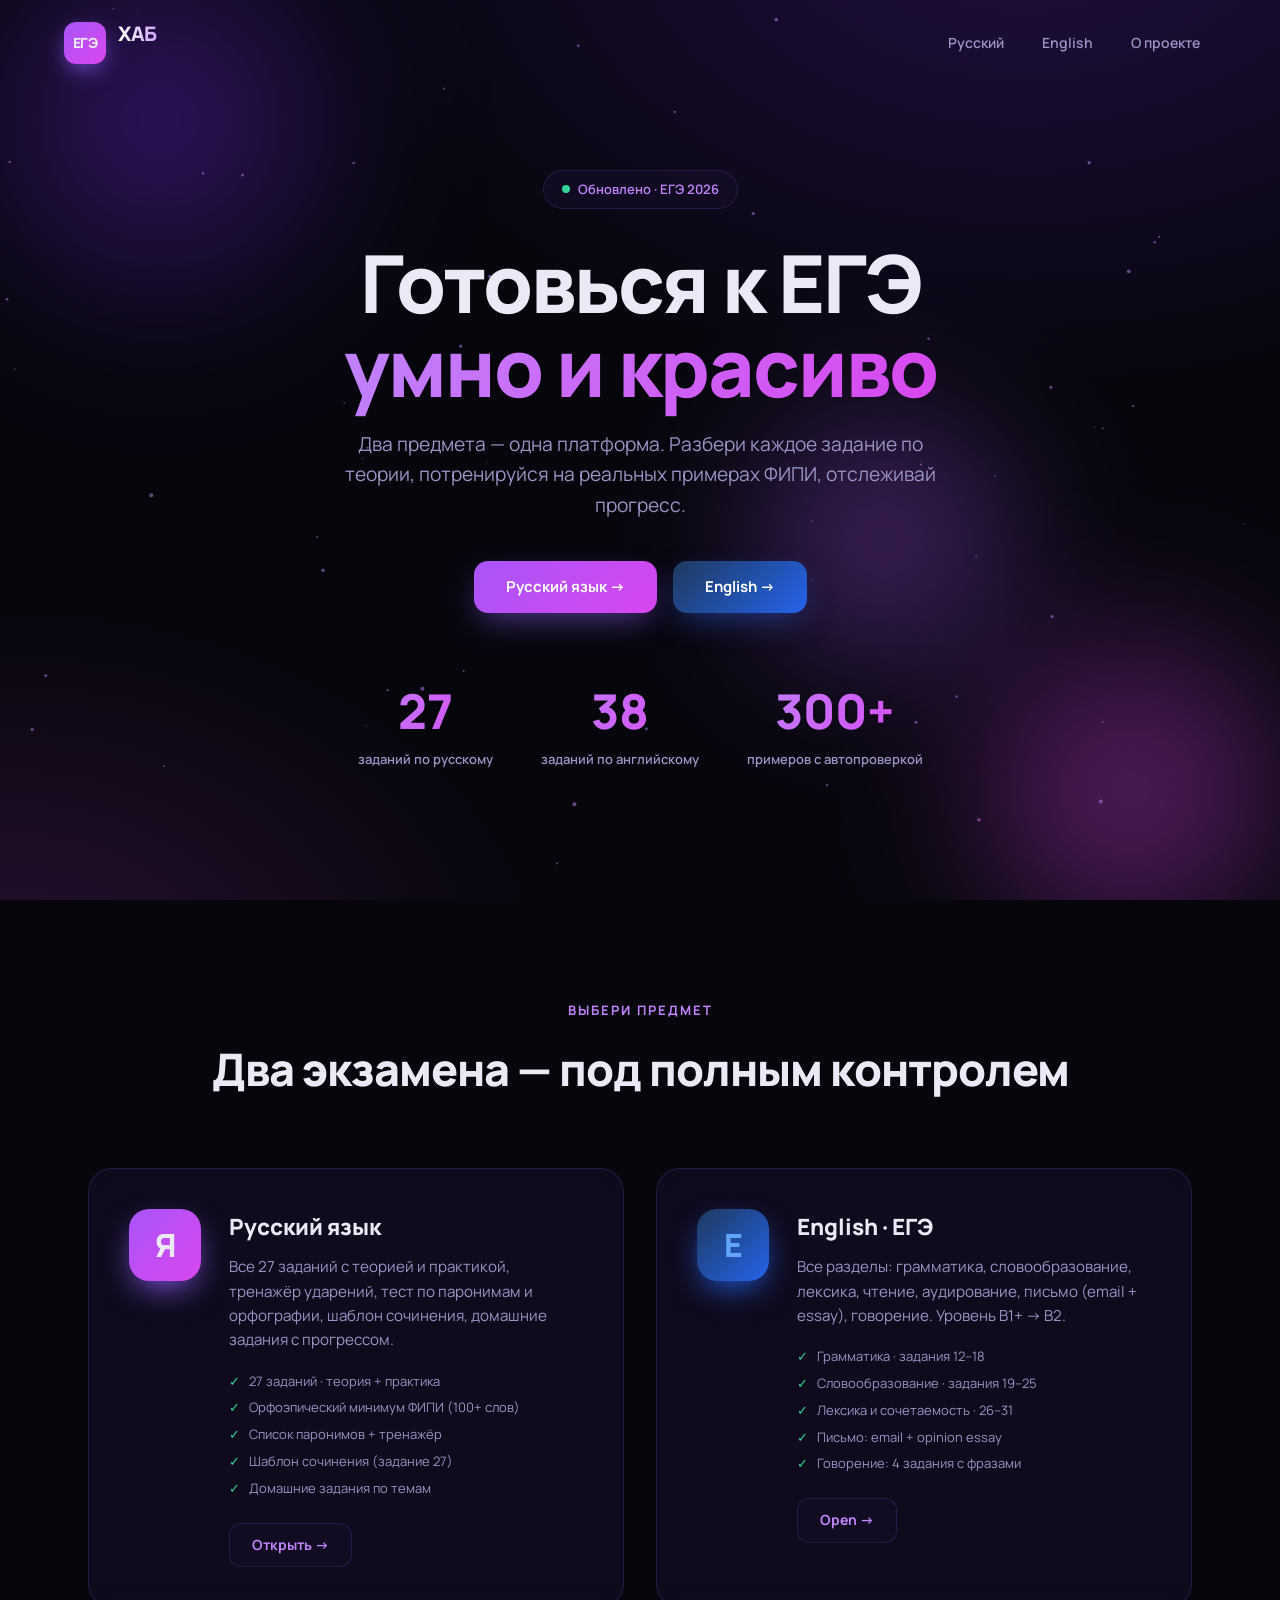
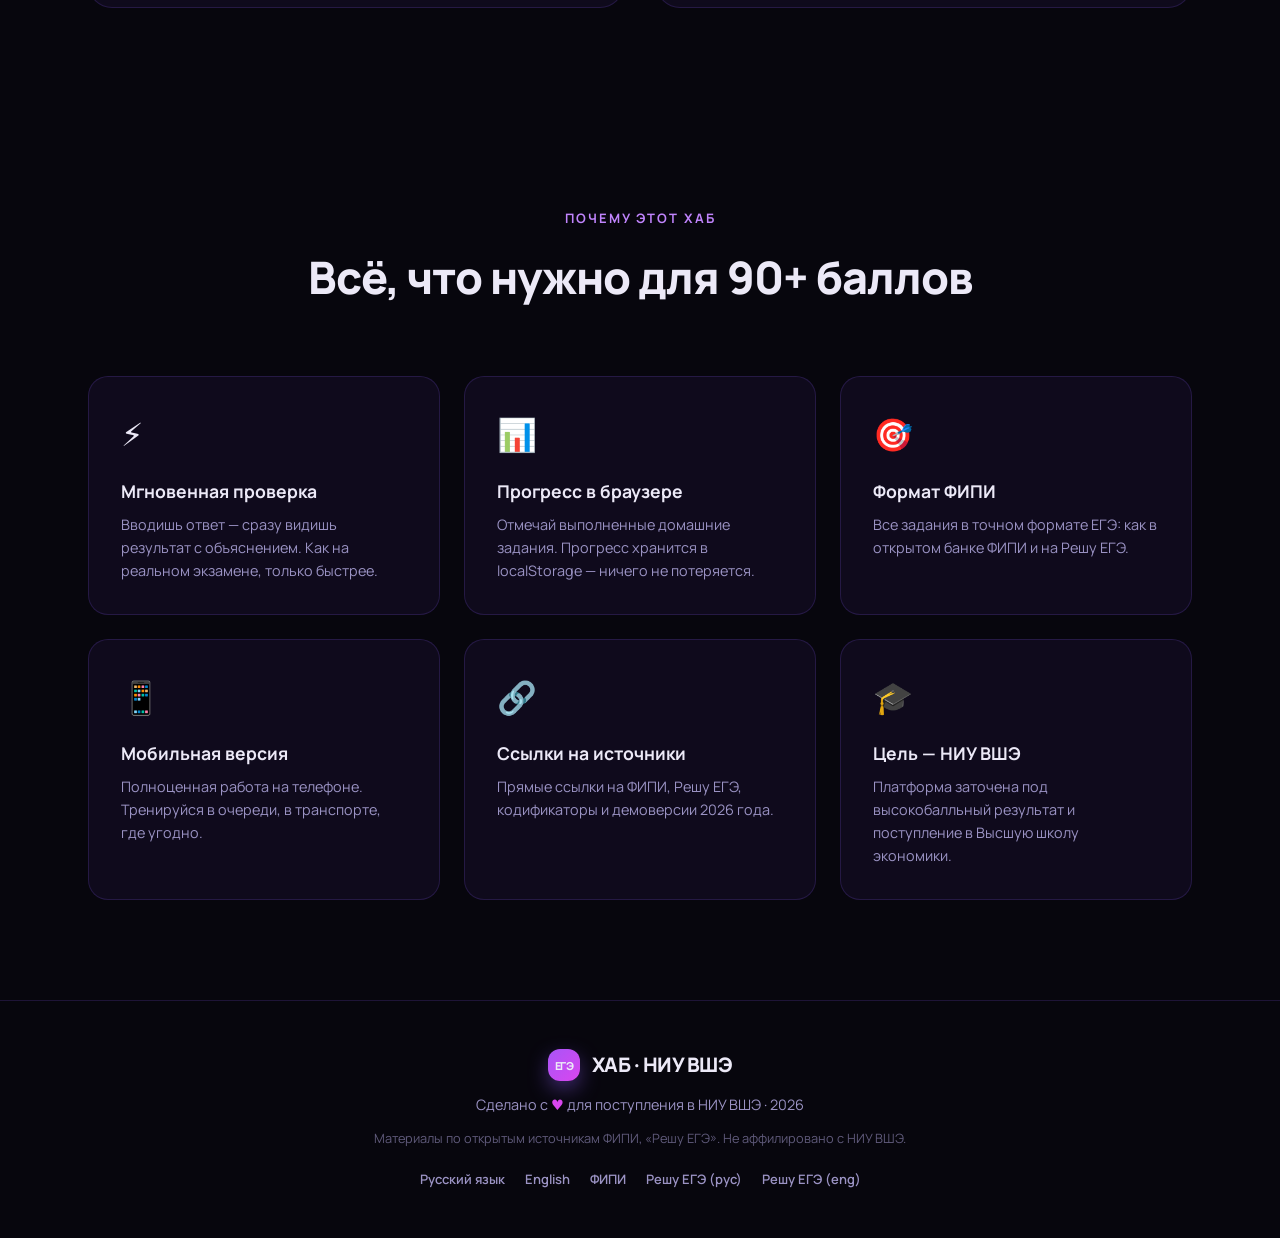
==== index.html @ 57e1d1e1 "feat: запуск объединённого ЕГЭ-хаба (русский + английский) - Лендинг-хаб с выбором предмета и статис" ====
<!DOCTYPE html>
<html lang="ru">
<head>
  <meta charset="UTF-8" />
  <meta name="viewport" content="width=device-width, initial-scale=1.0" />
  <title>ЕГЭ-ХАБ · Русский + English · НИУ ВШЭ</title>
  <meta name="description" content="Объединённый хаб подготовки к ЕГЭ: русский язык (27 заданий) и английский язык (B1+→B2). Интерактивные тренажёры, автопроверка, домашние задания. Цель — НИУ ВШЭ." />
  <link rel="preconnect" href="https://fonts.googleapis.com" />
  <link rel="preconnect" href="https://fonts.gstatic.com" crossorigin />
  <link href="https://fonts.googleapis.com/css2?family=Manrope:wght@400;600;700;800;900&display=swap" rel="stylesheet" />
  <link rel="stylesheet" href="css/hub.css" />
  <link rel="icon" href="data:image/svg+xml,%3Csvg xmlns='http://www.w3.org/2000/svg' viewBox='0 0 32 32'%3E%3Ctext y='26' font-size='22'%3E🎓%3C/text%3E%3C/svg%3E" />
</head>
<body>
  <div class="bg-fx">
    <div class="orb o1"></div>
    <div class="orb o2"></div>
    <div class="orb o3"></div>
  </div>
  <canvas id="bg-c"></canvas>

  <header class="nav" id="nav">
    <a href="index.html" class="brand">
      <span class="brand-mark">ЕГЭ</span>
      <span class="brand-text">ХАБ <small>НИУ ВШЭ</small></span>
    </a>
    <nav class="nav-links">
      <a href="russian/index.html">Русский</a>
      <a href="english/index.html">English</a>
      <a href="#about">О проекте</a>
    </nav>
    <button class="burger" id="burger" aria-label="Меню"><span></span><span></span><span></span></button>
  </header>

  <section class="hero" id="top">
    <div class="badge"><span class="dot"></span> Обновлено · ЕГЭ 2026</div>
    <h1>Готовься к ЕГЭ<br><span class="grad">умно и красиво</span></h1>
    <p class="sub">Два предмета — одна платформа. Разбери каждое задание по теории, потренируйся на реальных примерах ФИПИ, отслеживай прогресс.</p>
    <div class="hero-cta">
      <a href="russian/index.html" class="btn btn-ru">Русский язык →</a>
      <a href="english/index.html" class="btn btn-en">English →</a>
    </div>
    <div class="hero-stats">
      <div class="stat"><div class="num" data-to="27">0</div><div class="lbl">заданий по русскому</div></div>
      <div class="stat"><div class="num" data-to="38">0</div><div class="lbl">заданий по английскому</div></div>
      <div class="stat"><div class="num" data-to="300" data-suffix="+">0</div><div class="lbl">примеров с автопроверкой</div></div>
    </div>
  </section>

  <section class="subjects">
    <div class="wrap">
      <div class="sec-head reveal">
        <div class="kicker">Выбери предмет</div>
        <h2>Два экзамена — под полным контролем</h2>
      </div>
      <div class="subject-cards">

        <a href="russian/index.html" class="subj-card ru-card reveal">
          <div class="subj-icon">Я</div>
          <div class="subj-info">
            <h3>Русский язык</h3>
            <p>Все 27 заданий с теорией и практикой, тренажёр ударений, тест по паронимам и орфографии, шаблон сочинения, домашние задания с прогрессом.</p>
            <ul class="feat-list">
              <li>27 заданий · теория + практика</li>
              <li>Орфоэпический минимум ФИПИ (100+ слов)</li>
              <li>Список паронимов + тренажёр</li>
              <li>Шаблон сочинения (задание 27)</li>
              <li>Домашние задания по темам</li>
            </ul>
            <span class="go-btn">Открыть →</span>
          </div>
        </a>

        <a href="english/index.html" class="subj-card en-card reveal">
          <div class="subj-icon">E</div>
          <div class="subj-info">
            <h3>English · ЕГЭ</h3>
            <p>Все разделы: грамматика, словообразование, лексика, чтение, аудирование, письмо (email + essay), говорение. Уровень B1+ → B2.</p>
            <ul class="feat-list">
              <li>Грамматика · задания 12–18</li>
              <li>Словообразование · задания 19–25</li>
              <li>Лексика и сочетаемость · 26–31</li>
              <li>Письмо: email + opinion essay</li>
              <li>Говорение: 4 задания с фразами</li>
            </ul>
            <span class="go-btn">Open →</span>
          </div>
        </a>

      </div>
    </div>
  </section>

  <section class="features" id="about">
    <div class="wrap">
      <div class="sec-head reveal">
        <div class="kicker">Почему этот хаб</div>
        <h2>Всё, что нужно для 90+ баллов</h2>
      </div>
      <div class="feat-grid">
        <div class="feat reveal">
          <div class="feat-ico">⚡</div>
          <h3>Мгновенная проверка</h3>
          <p>Вводишь ответ — сразу видишь результат с объяснением. Как на реальном экзамене, только быстрее.</p>
        </div>
        <div class="feat reveal">
          <div class="feat-ico">📊</div>
          <h3>Прогресс в браузере</h3>
          <p>Отмечай выполненные домашние задания. Прогресс хранится в localStorage — ничего не потеряется.</p>
        </div>
        <div class="feat reveal">
          <div class="feat-ico">🎯</div>
          <h3>Формат ФИПИ</h3>
          <p>Все задания в точном формате ЕГЭ: как в открытом банке ФИПИ и на Решу ЕГЭ.</p>
        </div>
        <div class="feat reveal">
          <div class="feat-ico">📱</div>
          <h3>Мобильная версия</h3>
          <p>Полноценная работа на телефоне. Тренируйся в очереди, в транспорте, где угодно.</p>
        </div>
        <div class="feat reveal">
          <div class="feat-ico">🔗</div>
          <h3>Ссылки на источники</h3>
          <p>Прямые ссылки на ФИПИ, Решу ЕГЭ, кодификаторы и демоверсии 2026 года.</p>
        </div>
        <div class="feat reveal">
          <div class="feat-ico">🎓</div>
          <h3>Цель — НИУ ВШЭ</h3>
          <p>Платформа заточена под высокобалльный результат и поступление в Высшую школу экономики.</p>
        </div>
      </div>
    </div>
  </section>

  <footer>
    <div class="brand">
      <span class="brand-mark sm">ЕГЭ</span>
      <span>ХАБ · НИУ ВШЭ</span>
    </div>
    <p>Сделано с <span style="color:var(--pink)">♥</span> для поступления в НИУ ВШЭ · <span id="yr"></span></p>
    <p class="muted">Материалы по открытым источникам ФИПИ, «Решу ЕГЭ». Не аффилировано с НИУ ВШЭ.</p>
    <div class="foot-links">
      <a href="russian/index.html">Русский язык</a>
      <a href="english/index.html">English</a>
      <a href="https://fipi.ru/ege" target="_blank" rel="noopener">ФИПИ</a>
      <a href="https://rus-ege.sdamgia.ru/" target="_blank" rel="noopener">Решу ЕГЭ (рус)</a>
      <a href="https://en-ege.sdamgia.ru/" target="_blank" rel="noopener">Решу ЕГЭ (eng)</a>
    </div>
  </footer>

  <script>
    /* counter animation */
    document.getElementById('yr').textContent = new Date().getFullYear();
    const io = new IntersectionObserver(es => es.forEach(e => {
      if (e.isIntersecting) { e.target.classList.add('in'); io.unobserve(e.target); }
    }), { threshold: 0.1 });
    document.querySelectorAll('.reveal').forEach(el => io.observe(el));

    function animCount(el) {
      const to = +el.dataset.to, suf = el.dataset.suffix || '';
      let s = 0; const dur = 1400, step = 16;
      const t = setInterval(() => {
        s = Math.min(s + dur / step, dur);
        el.textContent = Math.round(to * (s / dur)) + (s >= dur ? suf : '');
        if (s >= dur) clearInterval(t);
      }, step);
    }
    const cio = new IntersectionObserver(es => es.forEach(e => {
      if (e.isIntersecting) { animCount(e.target); cio.unobserve(e.target); }
    }));
    document.querySelectorAll('[data-to]').forEach(el => cio.observe(el));

    /* particles */
    (function particles() {
      const c = document.getElementById('bg-c'), x = c.getContext('2d');
      let w, h, pts = [];
      function size() {
        w = c.width = innerWidth; h = c.height = innerHeight;
        const n = Math.min(60, Math.floor(w * h / 20000));
        pts = Array.from({ length: n }, () => ({
          x: Math.random() * w, y: Math.random() * h,
          vx: (Math.random() - .5) * .3, vy: (Math.random() - .5) * .3,
          r: Math.random() * 1.5 + .5
        }));
      }
      size(); addEventListener('resize', size);
      function loop() {
        x.clearRect(0, 0, w, h);
        for (const p of pts) {
          p.x += p.vx; p.y += p.vy;
          if (p.x < 0 || p.x > w) p.vx *= -1;
          if (p.y < 0 || p.y > h) p.vy *= -1;
          x.beginPath(); x.arc(p.x, p.y, p.r, 0, 7);
          x.fillStyle = 'rgba(192,132,252,.5)'; x.fill();
        }
        requestAnimationFrame(loop);
      } loop();
    })();

    /* burger */
    document.getElementById('burger').onclick = () =>
      document.querySelector('.nav-links').classList.toggle('open');
    window.addEventListener('scroll', () => {
      document.getElementById('nav').classList.toggle('scrolled', scrollY > 40);
    });
  </script>
</body>
</html>
---- css/hub.css ----
/* ============================================================
   ЕГЭ-ХАБ · Общие стили лендинга
   ============================================================ */

:root {
  --bg:    #07060d;
  --bg-2:  #0d0a1a;
  --panel: rgba(22,16,42,.55);
  --panel-solid: #140f28;
  --violet:      #8b5cf6;
  --violet-2:    #a855f7;
  --violet-bright: #c084fc;
  --violet-deep: #6d28d9;
  --pink:  #d946ef;
  --gold:  #f59e0b;
  --text:  #ece9f7;
  --muted: #9b93c4;
  --line:  rgba(139,92,246,.18);
  --good:  #34d399;
  --bad:   #fb7185;
  --r:     20px;
  --ease:  cubic-bezier(.16,1,.3,1);
}

*{margin:0;padding:0;box-sizing:border-box;}
html{scroll-behavior:smooth;}
body{
  font-family:"Manrope","Inter",system-ui,sans-serif;
  background:var(--bg);color:var(--text);
  overflow-x:hidden;line-height:1.6;
  -webkit-font-smoothing:antialiased;
}
::selection{background:var(--violet);color:#fff;}
a{color:inherit;text-decoration:none;}

/* ---- bg ---- */
.bg-fx{position:fixed;inset:0;z-index:-2;overflow:hidden;
  background:
    radial-gradient(1200px 800px at 80% -10%,rgba(109,40,217,.25),transparent 60%),
    radial-gradient(1000px 700px at 0% 110%,rgba(217,70,239,.16),transparent 55%),
    var(--bg);
}
.orb{position:absolute;border-radius:50%;filter:blur(70px);opacity:.5;
  animation:float 18s var(--ease) infinite alternate;}
.orb.o1{width:480px;height:480px;top:-120px;left:-80px;
  background:radial-gradient(circle,var(--violet-deep),transparent 70%);}
.orb.o2{width:420px;height:420px;bottom:-100px;right:-60px;
  background:radial-gradient(circle,var(--pink),transparent 70%);animation-delay:-6s;}
.orb.o3{width:360px;height:360px;top:40%;left:55%;
  background:radial-gradient(circle,var(--violet-2),transparent 70%);animation-delay:-11s;}
@keyframes float{0%{transform:translate(0,0) scale(1);}100%{transform:translate(60px,-50px) scale(1.18);}}
#bg-c{position:fixed;inset:0;z-index:-1;pointer-events:none;}

/* ---- nav ---- */
.nav{position:fixed;top:0;left:0;right:0;z-index:100;
  display:flex;align-items:center;justify-content:space-between;
  padding:18px clamp(20px,5vw,64px);transition:all .4s var(--ease);}
.nav.scrolled{padding:12px clamp(20px,5vw,64px);
  background:rgba(7,6,13,.72);backdrop-filter:blur(18px);
  border-bottom:1px solid var(--line);}
.brand{display:flex;align-items:center;gap:12px;font-weight:800;font-size:20px;letter-spacing:-.5px;}
.brand-mark{
  width:42px;height:42px;border-radius:12px;display:grid;place-items:center;
  font-size:14px;font-weight:900;letter-spacing:-.5px;
  background:linear-gradient(135deg,var(--violet-2),var(--pink));
  box-shadow:0 8px 24px -6px var(--violet);
  animation:pulse 4s ease-in-out infinite;
}
.brand-mark.sm{width:32px;height:32px;font-size:11px;}
@keyframes pulse{50%{box-shadow:0 8px 36px -2px var(--pink);}}
.brand-text{background:linear-gradient(90deg,#fff,var(--violet-bright));
  -webkit-background-clip:text;background-clip:text;color:transparent;}
.brand-text small{display:block;font-size:11px;font-weight:600;opacity:.7;letter-spacing:.5px;}
.nav-links{display:flex;gap:6px;align-items:center;}
.nav-links a{color:var(--muted);font-size:14px;font-weight:600;
  padding:9px 16px;border-radius:12px;transition:all .3s var(--ease);}
.nav-links a:hover{color:var(--text);background:var(--panel);}
.nav-links.open{display:flex;}
.burger{display:none;flex-direction:column;gap:5px;cursor:pointer;background:none;border:0;}
.burger span{width:26px;height:2px;background:var(--text);border-radius:2px;transition:.3s;}

/* ---- hero ---- */
.hero{
  min-height:100vh;display:flex;flex-direction:column;
  align-items:center;justify-content:center;text-align:center;
  padding:100px clamp(20px,5vw,80px) 60px;
}
.badge{
  display:inline-flex;align-items:center;gap:8px;
  padding:8px 18px;border-radius:999px;
  background:var(--panel);border:1px solid var(--line);
  font-size:13px;font-weight:600;color:var(--violet-bright);
  margin-bottom:32px;
}
.dot{width:8px;height:8px;border-radius:50%;background:var(--good);
  animation:blink 2s infinite;}
@keyframes blink{0%,100%{opacity:1;}50%{opacity:.3;}}
h1{font-size:clamp(2.4rem,7vw,5rem);font-weight:900;letter-spacing:-2px;line-height:1.05;
  margin-bottom:20px;}
.grad{background:linear-gradient(120deg,var(--violet-bright),var(--pink));
  -webkit-background-clip:text;background-clip:text;color:transparent;}
.sub{font-size:clamp(1rem,2.2vw,1.2rem);color:var(--muted);max-width:620px;margin-bottom:40px;}
.hero-cta{display:flex;gap:16px;flex-wrap:wrap;justify-content:center;margin-bottom:60px;}

.btn{padding:14px 32px;border-radius:14px;font-weight:700;font-size:15px;
  cursor:pointer;border:0;transition:all .3s var(--ease);text-decoration:none;display:inline-block;}
.btn-ru{
  background:linear-gradient(135deg,var(--violet-2),var(--pink));
  color:#fff;box-shadow:0 12px 32px -8px rgba(139,92,246,.6);
}
.btn-ru:hover{transform:translateY(-2px);box-shadow:0 16px 40px -6px rgba(139,92,246,.8);}
.btn-en{
  background:linear-gradient(135deg,#1e3a5f,#2563eb);
  color:#fff;box-shadow:0 12px 32px -8px rgba(37,99,235,.5);
}
.btn-en:hover{transform:translateY(-2px);box-shadow:0 16px 40px -6px rgba(37,99,235,.7);}

.hero-stats{display:flex;gap:48px;flex-wrap:wrap;justify-content:center;}
.stat{text-align:center;}
.stat .num{font-size:clamp(2rem,5vw,3rem);font-weight:900;
  background:linear-gradient(120deg,var(--violet-bright),var(--pink));
  -webkit-background-clip:text;background-clip:text;color:transparent;}
.stat .lbl{font-size:13px;color:var(--muted);font-weight:600;}

/* ---- sections ---- */
.wrap{max-width:1200px;margin:0 auto;padding:0 clamp(20px,5vw,48px);}
section{padding:100px 0;}
.sec-head{text-align:center;margin-bottom:64px;}
.kicker{font-size:13px;font-weight:700;letter-spacing:2px;text-transform:uppercase;
  color:var(--violet-bright);margin-bottom:12px;}
h2{font-size:clamp(1.8rem,4vw,2.8rem);font-weight:800;letter-spacing:-1px;margin-bottom:16px;}
.sec-head p{color:var(--muted);font-size:clamp(.95rem,1.8vw,1.1rem);max-width:560px;margin:0 auto;}

/* ---- subject cards ---- */
.subject-cards{display:grid;grid-template-columns:1fr 1fr;gap:32px;}
.subj-card{
  display:flex;gap:28px;padding:40px;border-radius:24px;
  border:1px solid var(--line);background:var(--panel);
  backdrop-filter:blur(12px);
  transition:all .4s var(--ease);position:relative;overflow:hidden;
}
.subj-card::before{
  content:'';position:absolute;inset:0;
  background:radial-gradient(600px at var(--mx,50%) var(--my,50%),rgba(139,92,246,.12),transparent 60%);
  opacity:0;transition:opacity .4s;
}
.subj-card:hover::before{opacity:1;}
.subj-card:hover{transform:translateY(-4px);border-color:rgba(139,92,246,.4);
  box-shadow:0 24px 60px -20px rgba(139,92,246,.3);}
.ru-card .subj-icon{
  flex-shrink:0;width:72px;height:72px;border-radius:20px;
  background:linear-gradient(135deg,var(--violet-2),var(--pink));
  display:grid;place-items:center;font-size:32px;font-weight:900;
  box-shadow:0 12px 32px -8px var(--violet);
}
.en-card .subj-icon{
  flex-shrink:0;width:72px;height:72px;border-radius:20px;
  background:linear-gradient(135deg,#1e3a5f,#2563eb);
  display:grid;place-items:center;font-size:32px;font-weight:900;
  box-shadow:0 12px 32px -8px #2563eb;color:#60a5fa;
}
.subj-info h3{font-size:1.4rem;font-weight:800;margin-bottom:10px;}
.subj-info p{color:var(--muted);font-size:.95rem;margin-bottom:18px;line-height:1.6;}
.feat-list{list-style:none;display:flex;flex-direction:column;gap:6px;margin-bottom:24px;}
.feat-list li{font-size:13px;color:var(--muted);padding-left:20px;position:relative;}
.feat-list li::before{content:'✓';position:absolute;left:0;color:var(--good);font-weight:700;}
.go-btn{
  display:inline-block;padding:10px 22px;border-radius:12px;
  background:var(--panel);border:1px solid var(--line);
  font-size:14px;font-weight:700;color:var(--violet-bright);
  transition:all .3s var(--ease);
}
.subj-card:hover .go-btn{background:var(--violet);color:#fff;border-color:var(--violet);}

/* ---- features ---- */
.feat-grid{display:grid;grid-template-columns:repeat(auto-fill,minmax(280px,1fr));gap:24px;}
.feat{
  padding:32px;border-radius:20px;
  background:var(--panel);border:1px solid var(--line);
  transition:all .3s var(--ease);
}
.feat:hover{border-color:rgba(139,92,246,.35);transform:translateY(-3px);}
.feat-ico{font-size:2rem;margin-bottom:16px;}
.feat h3{font-size:1.1rem;font-weight:700;margin-bottom:8px;}
.feat p{color:var(--muted);font-size:.9rem;line-height:1.6;}

/* ---- footer ---- */
footer{
  text-align:center;padding:48px clamp(20px,5vw,48px);
  border-top:1px solid var(--line);
  display:flex;flex-direction:column;align-items:center;gap:12px;
}
footer p{color:var(--muted);font-size:.9rem;}
.muted{opacity:.6;font-size:.8rem !important;}
.foot-links{display:flex;gap:20px;flex-wrap:wrap;justify-content:center;margin-top:8px;}
.foot-links a{color:var(--muted);font-size:13px;font-weight:600;transition:color .2s;}
.foot-links a:hover{color:var(--violet-bright);}

/* ---- reveal ---- */
.reveal{opacity:0;transform:translateY(28px);transition:opacity .7s var(--ease),transform .7s var(--ease);}
.reveal.in{opacity:1;transform:none;}

/* ---- responsive ---- */
@media(max-width:900px){
  .subject-cards{grid-template-columns:1fr;}
  .subj-card{flex-direction:column;}
}
@media(max-width:600px){
  .nav-links{
    display:none;position:fixed;top:70px;left:0;right:0;
    flex-direction:column;background:rgba(7,6,13,.95);
    backdrop-filter:blur(18px);padding:20px;gap:8px;
    border-bottom:1px solid var(--line);
  }
  .nav-links.open{display:flex;}
  .burger{display:flex;}
  .hero-stats{gap:24px;}
}
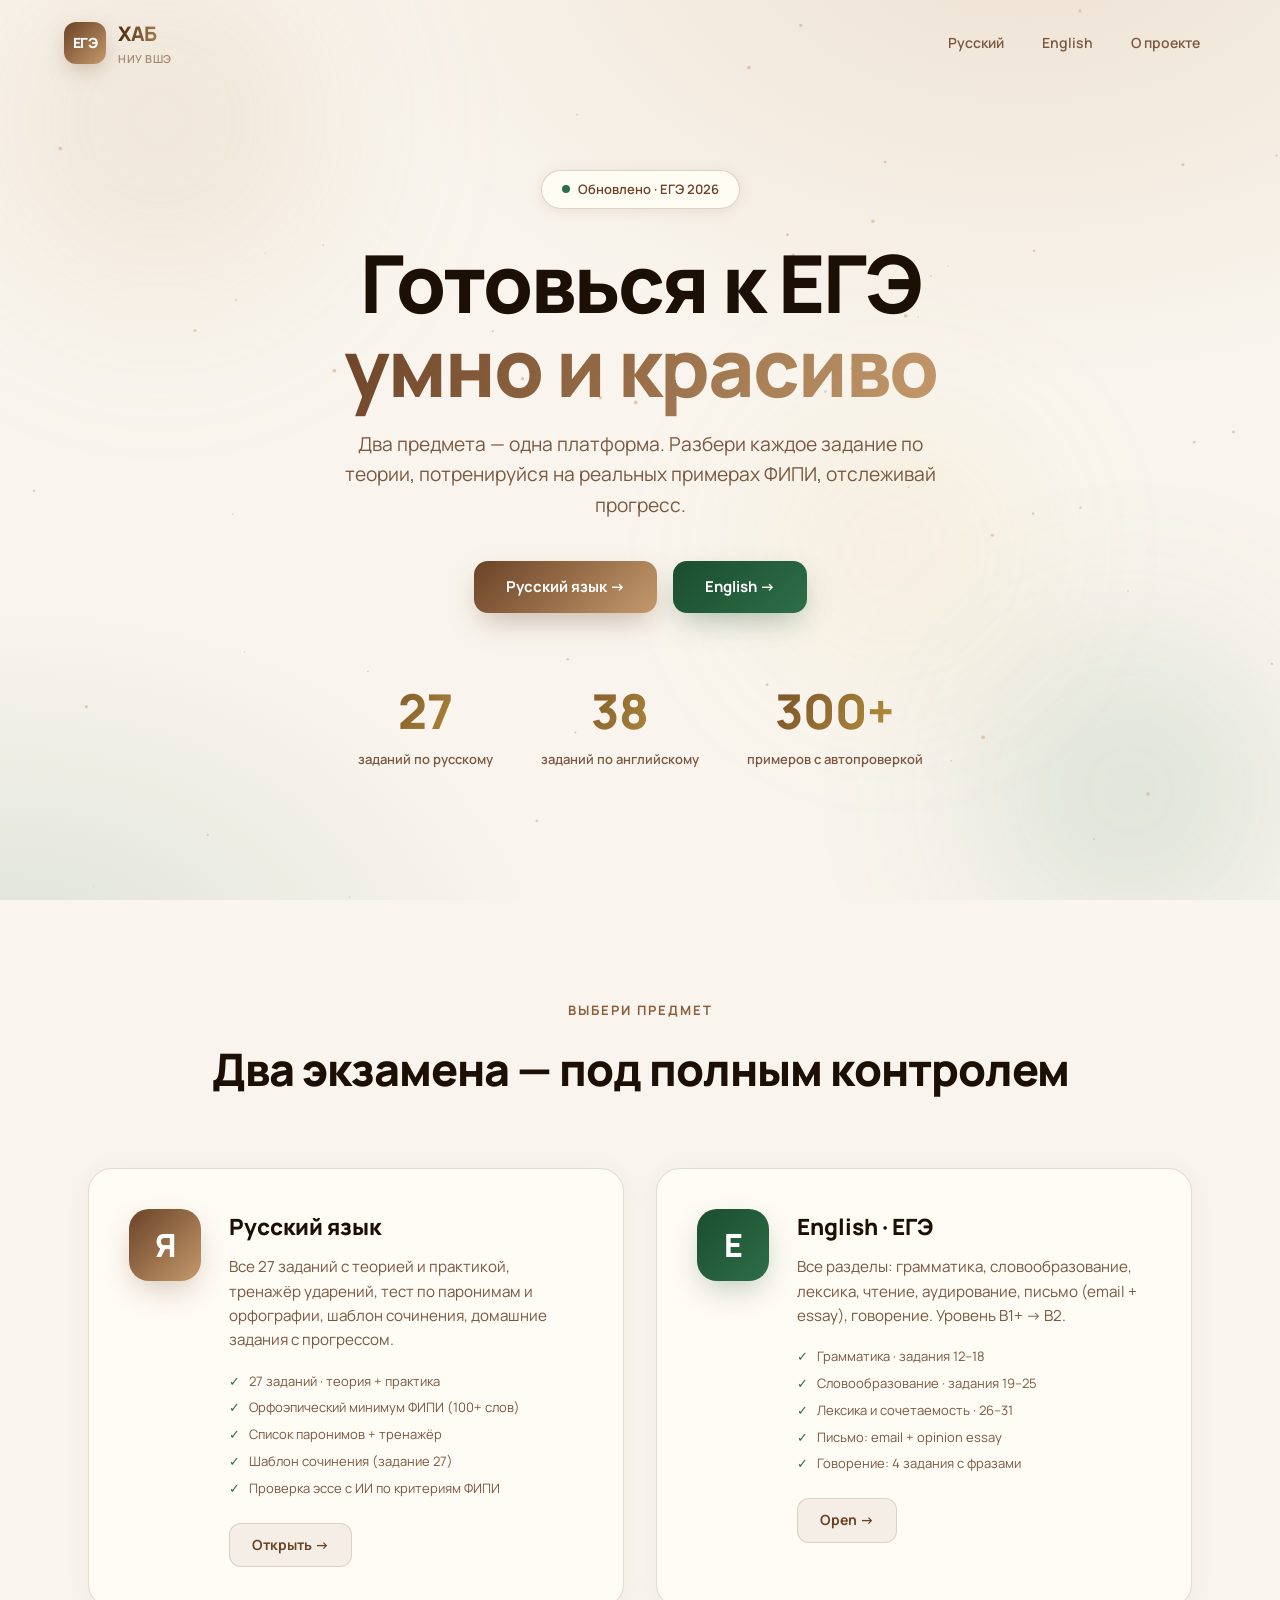
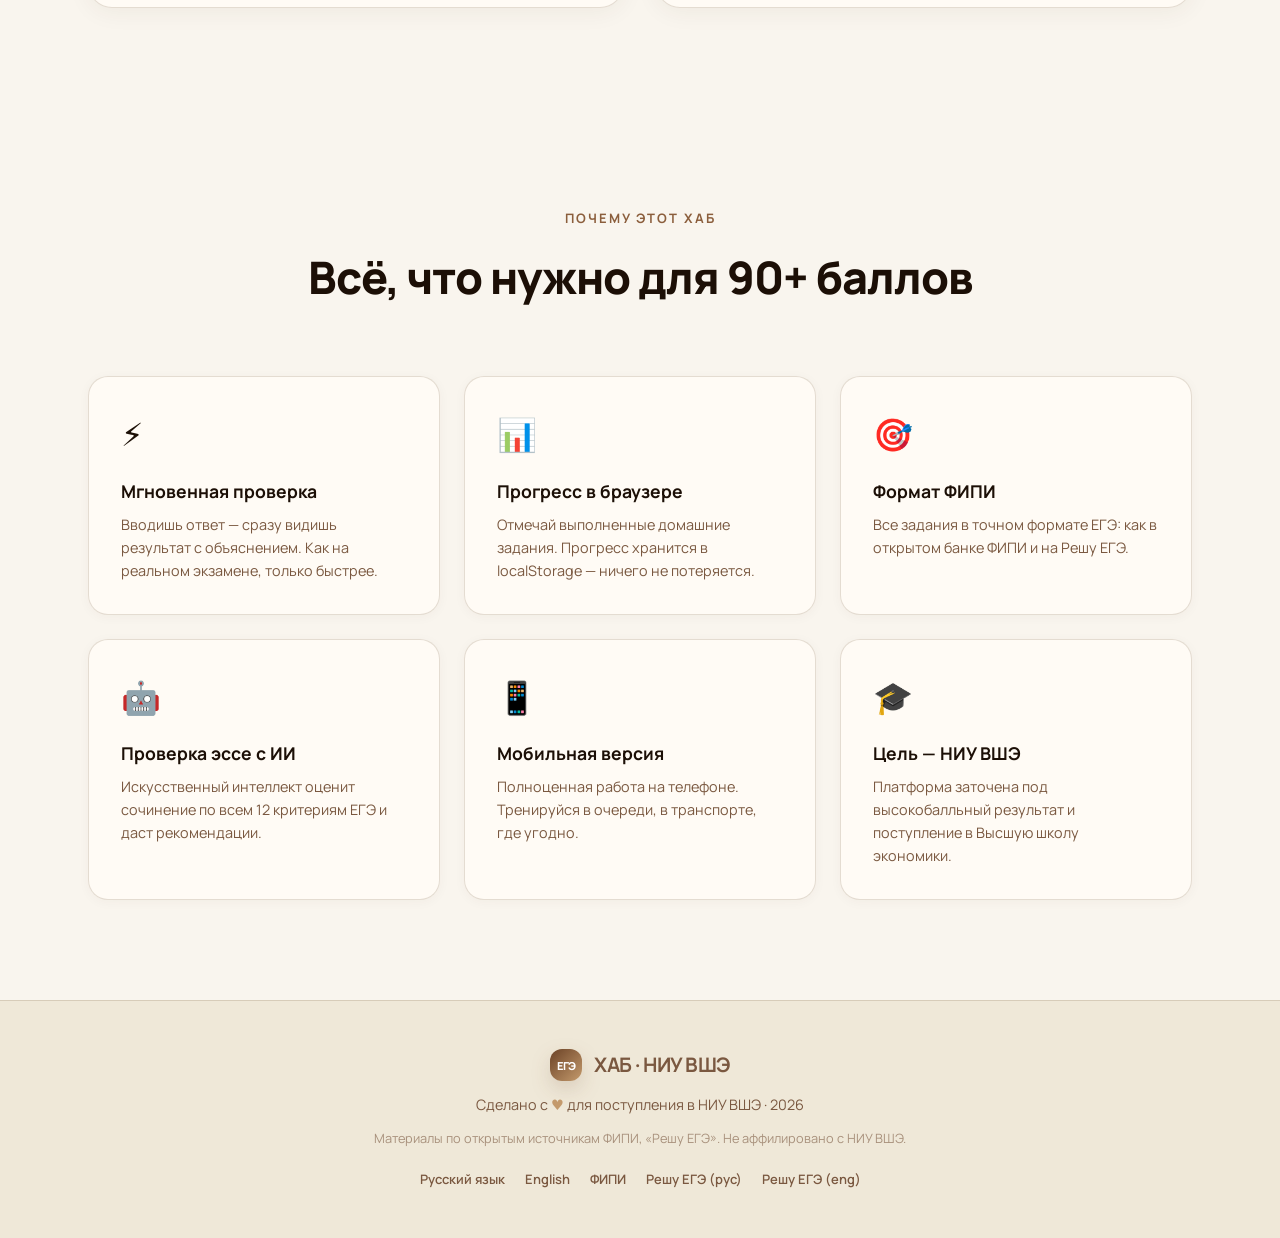
==== commit 3e071c0c: "update index.html particle/bg colors + russian/index.html add AI essay nav link" ====
--- a/index.html
+++ b/index.html
@@ -9,7 +9,7 @@
   <link rel="preconnect" href="https://fonts.gstatic.com" crossorigin />
   <link href="https://fonts.googleapis.com/css2?family=Manrope:wght@400;600;700;800;900&display=swap" rel="stylesheet" />
   <link rel="stylesheet" href="css/hub.css" />
-  <link rel="icon" href="data:image/svg+xml,%3Csvg xmlns='http://www.w3.org/2000/svg' viewBox='0 0 32 32'%3E%3Ctext y='26' font-size='22'%3E🎓%3C/text%3E%3C/svg%3E" />
+  <link rel="icon" href="data:image/svg+xml,%3Csvg xmlns='http://www.w3.org/2000/svg' viewBox='0 0 32 32'%3E%3Ctext y='26' font-size='22'%3E%F0%9F%8E%93%3C/text%3E%3C/svg%3E" />
 </head>
 <body>
   <div class="bg-fx">
@@ -65,7 +65,7 @@
               <li>Орфоэпический минимум ФИПИ (100+ слов)</li>
               <li>Список паронимов + тренажёр</li>
               <li>Шаблон сочинения (задание 27)</li>
-              <li>Домашние задания по темам</li>
+              <li>Проверка эссе с ИИ по критериям ФИПИ</li>
             </ul>
             <span class="go-btn">Открыть →</span>
           </div>
@@ -114,16 +114,16 @@
           <p>Все задания в точном формате ЕГЭ: как в открытом банке ФИПИ и на Решу ЕГЭ.</p>
         </div>
         <div class="feat reveal">
+          <div class="feat-ico">🤖</div>
+          <h3>Проверка эссе с ИИ</h3>
+          <p>Искусственный интеллект оценит сочинение по всем 12 критериям ЕГЭ и даст рекомендации.</p>
+        </div>
+        <div class="feat reveal">
           <div class="feat-ico">📱</div>
           <h3>Мобильная версия</h3>
           <p>Полноценная работа на телефоне. Тренируйся в очереди, в транспорте, где угодно.</p>
         </div>
         <div class="feat reveal">
-          <div class="feat-ico">🔗</div>
-          <h3>Ссылки на источники</h3>
-          <p>Прямые ссылки на ФИПИ, Решу ЕГЭ, кодификаторы и демоверсии 2026 года.</p>
-        </div>
-        <div class="feat reveal">
           <div class="feat-ico">🎓</div>
           <h3>Цель — НИУ ВШЭ</h3>
           <p>Платформа заточена под высокобалльный результат и поступление в Высшую школу экономики.</p>
@@ -135,9 +135,9 @@
   <footer>
     <div class="brand">
       <span class="brand-mark sm">ЕГЭ</span>
-      <span>ХАБ · НИУ ВШЭ</span>
-    </div>
-    <p>Сделано с <span style="color:var(--pink)">♥</span> для поступления в НИУ ВШЭ · <span id="yr"></span></p>
+      <span style="font-weight:700;color:var(--muted)">ХАБ · НИУ ВШЭ</span>
+    </div>
+    <p>Сделано с <span style="color:var(--caramel)">♥</span> для поступления в НИУ ВШЭ · <span id="yr"></span></p>
     <p class="muted">Материалы по открытым источникам ФИПИ, «Решу ЕГЭ». Не аффилировано с НИУ ВШЭ.</p>
     <div class="foot-links">
       <a href="russian/index.html">Русский язык</a>
@@ -149,7 +149,6 @@
   </footer>
 
   <script>
-    /* counter animation */
     document.getElementById('yr').textContent = new Date().getFullYear();
     const io = new IntersectionObserver(es => es.forEach(e => {
       if (e.isIntersecting) { e.target.classList.add('in'); io.unobserve(e.target); }
@@ -170,13 +169,12 @@
     }));
     document.querySelectorAll('[data-to]').forEach(el => cio.observe(el));
 
-    /* particles */
     (function particles() {
       const c = document.getElementById('bg-c'), x = c.getContext('2d');
       let w, h, pts = [];
       function size() {
         w = c.width = innerWidth; h = c.height = innerHeight;
-        const n = Math.min(60, Math.floor(w * h / 20000));
+        const n = Math.min(55, Math.floor(w * h / 22000));
         pts = Array.from({ length: n }, () => ({
           x: Math.random() * w, y: Math.random() * h,
           vx: (Math.random() - .5) * .3, vy: (Math.random() - .5) * .3,
@@ -191,18 +189,26 @@
           if (p.x < 0 || p.x > w) p.vx *= -1;
           if (p.y < 0 || p.y > h) p.vy *= -1;
           x.beginPath(); x.arc(p.x, p.y, p.r, 0, 7);
-          x.fillStyle = 'rgba(192,132,252,.5)'; x.fill();
+          x.fillStyle = 'rgba(196,154,108,.45)'; x.fill();
         }
         requestAnimationFrame(loop);
       } loop();
     })();
 
-    /* burger */
     document.getElementById('burger').onclick = () =>
       document.querySelector('.nav-links').classList.toggle('open');
     window.addEventListener('scroll', () => {
       document.getElementById('nav').classList.toggle('scrolled', scrollY > 40);
     });
+
+    /* card hover parallax */
+    document.querySelectorAll('.subj-card').forEach(card => {
+      card.addEventListener('mousemove', e => {
+        const r = card.getBoundingClientRect();
+        card.style.setProperty('--mx', `${e.clientX - r.left}px`);
+        card.style.setProperty('--my', `${e.clientY - r.top}px`);
+      });
+    });
   </script>
 </body>
 </html>
--- a/css/hub.css
+++ b/css/hub.css
@@ -1,25 +1,30 @@
 /* ============================================================
-   ЕГЭ-ХАБ · Общие стили лендинга
+   ЕГЭ-ХАБ · Luxury · Beige / Brown / White / Green
    ============================================================ */
 
 :root {
-  --bg:    #07060d;
-  --bg-2:  #0d0a1a;
-  --panel: rgba(22,16,42,.55);
-  --panel-solid: #140f28;
-  --violet:      #8b5cf6;
-  --violet-2:    #a855f7;
-  --violet-bright: #c084fc;
-  --violet-deep: #6d28d9;
-  --pink:  #d946ef;
-  --gold:  #f59e0b;
-  --text:  #ece9f7;
-  --muted: #9b93c4;
-  --line:  rgba(139,92,246,.18);
-  --good:  #34d399;
-  --bad:   #fb7185;
-  --r:     20px;
-  --ease:  cubic-bezier(.16,1,.3,1);
+  --bg:          #F9F5EE;
+  --bg-2:        #EFE8D8;
+  --panel:       rgba(255,252,245,0.90);
+  --panel-solid: #FFF8ED;
+  --brown:       #4A2C0A;
+  --brown-2:     #6B4226;
+  --brown-3:     #8B5E3C;
+  --caramel:     #C49A6C;
+  --green:       #1B4D2E;
+  --green-2:     #2D6E48;
+  --green-3:     #4A9A68;
+  --gold:        #8B6914;
+  --gold-2:      #C4A040;
+  --gold-bright: #DAB554;
+  --pink:        #C49A6C;
+  --text:        #1C0F06;
+  --muted:       #7A5840;
+  --line:        rgba(74,44,10,.15);
+  --good:        #1B4D2E;
+  --bad:         #7A1E1E;
+  --r:           20px;
+  --ease:        cubic-bezier(.16,1,.3,1);
 }
 
 *{margin:0;padding:0;box-sizing:border-box;}
@@ -30,51 +35,71 @@
   overflow-x:hidden;line-height:1.6;
   -webkit-font-smoothing:antialiased;
 }
-::selection{background:var(--violet);color:#fff;}
+::selection{background:var(--brown-2);color:#fff;}
 a{color:inherit;text-decoration:none;}
 
 /* ---- bg ---- */
-.bg-fx{position:fixed;inset:0;z-index:-2;overflow:hidden;
+.bg-fx{
+  position:fixed;inset:0;z-index:-2;overflow:hidden;
   background:
-    radial-gradient(1200px 800px at 80% -10%,rgba(109,40,217,.25),transparent 60%),
-    radial-gradient(1000px 700px at 0% 110%,rgba(217,70,239,.16),transparent 55%),
+    radial-gradient(1200px 800px at 80% -10%,rgba(196,154,108,.22),transparent 60%),
+    radial-gradient(1000px 700px at 0% 110%,rgba(45,110,72,.14),transparent 55%),
     var(--bg);
 }
-.orb{position:absolute;border-radius:50%;filter:blur(70px);opacity:.5;
-  animation:float 18s var(--ease) infinite alternate;}
-.orb.o1{width:480px;height:480px;top:-120px;left:-80px;
-  background:radial-gradient(circle,var(--violet-deep),transparent 70%);}
-.orb.o2{width:420px;height:420px;bottom:-100px;right:-60px;
-  background:radial-gradient(circle,var(--pink),transparent 70%);animation-delay:-6s;}
-.orb.o3{width:360px;height:360px;top:40%;left:55%;
-  background:radial-gradient(circle,var(--violet-2),transparent 70%);animation-delay:-11s;}
+.orb{
+  position:absolute;border-radius:50%;filter:blur(80px);opacity:.35;
+  animation:float 18s var(--ease) infinite alternate;
+}
+.orb.o1{
+  width:520px;height:520px;top:-140px;left:-100px;
+  background:radial-gradient(circle,rgba(196,154,108,.65),transparent 70%);
+}
+.orb.o2{
+  width:460px;height:460px;bottom:-120px;right:-80px;
+  background:radial-gradient(circle,rgba(45,110,72,.55),transparent 70%);
+  animation-delay:-6s;
+}
+.orb.o3{
+  width:380px;height:380px;top:40%;left:55%;
+  background:radial-gradient(circle,rgba(218,181,84,.45),transparent 70%);
+  animation-delay:-11s;
+}
 @keyframes float{0%{transform:translate(0,0) scale(1);}100%{transform:translate(60px,-50px) scale(1.18);}}
 #bg-c{position:fixed;inset:0;z-index:-1;pointer-events:none;}
 
 /* ---- nav ---- */
-.nav{position:fixed;top:0;left:0;right:0;z-index:100;
+.nav{
+  position:fixed;top:0;left:0;right:0;z-index:100;
   display:flex;align-items:center;justify-content:space-between;
-  padding:18px clamp(20px,5vw,64px);transition:all .4s var(--ease);}
-.nav.scrolled{padding:12px clamp(20px,5vw,64px);
-  background:rgba(7,6,13,.72);backdrop-filter:blur(18px);
-  border-bottom:1px solid var(--line);}
+  padding:18px clamp(20px,5vw,64px);transition:all .4s var(--ease);
+}
+.nav.scrolled{
+  padding:12px clamp(20px,5vw,64px);
+  background:rgba(249,245,238,.94);backdrop-filter:blur(18px);
+  border-bottom:1px solid var(--line);
+  box-shadow:0 2px 20px rgba(74,44,10,.07);
+}
 .brand{display:flex;align-items:center;gap:12px;font-weight:800;font-size:20px;letter-spacing:-.5px;}
 .brand-mark{
   width:42px;height:42px;border-radius:12px;display:grid;place-items:center;
-  font-size:14px;font-weight:900;letter-spacing:-.5px;
-  background:linear-gradient(135deg,var(--violet-2),var(--pink));
-  box-shadow:0 8px 24px -6px var(--violet);
+  font-size:14px;font-weight:900;letter-spacing:-.5px;color:#fff;
+  background:linear-gradient(135deg,var(--brown-2),var(--caramel));
+  box-shadow:0 8px 24px -6px rgba(107,66,38,.4);
   animation:pulse 4s ease-in-out infinite;
 }
 .brand-mark.sm{width:32px;height:32px;font-size:11px;}
-@keyframes pulse{50%{box-shadow:0 8px 36px -2px var(--pink);}}
-.brand-text{background:linear-gradient(90deg,#fff,var(--violet-bright));
-  -webkit-background-clip:text;background-clip:text;color:transparent;}
-.brand-text small{display:block;font-size:11px;font-weight:600;opacity:.7;letter-spacing:.5px;}
+@keyframes pulse{50%{box-shadow:0 8px 36px -2px rgba(196,154,108,.55);}}
+.brand-text{
+  background:linear-gradient(90deg,var(--brown),var(--caramel));
+  -webkit-background-clip:text;background-clip:text;color:transparent;
+}
+.brand-text small{display:block;font-size:11px;font-weight:600;opacity:.65;letter-spacing:.5px;color:var(--muted);-webkit-text-fill-color:var(--muted);}
 .nav-links{display:flex;gap:6px;align-items:center;}
-.nav-links a{color:var(--muted);font-size:14px;font-weight:600;
-  padding:9px 16px;border-radius:12px;transition:all .3s var(--ease);}
-.nav-links a:hover{color:var(--text);background:var(--panel);}
+.nav-links a{
+  color:var(--muted);font-size:14px;font-weight:600;
+  padding:9px 16px;border-radius:12px;transition:all .3s var(--ease);
+}
+.nav-links a:hover{color:var(--text);background:rgba(107,66,38,.08);}
 .nav-links.open{display:flex;}
 .burger{display:none;flex-direction:column;gap:5px;cursor:pointer;background:none;border:0;}
 .burger span{width:26px;height:2px;background:var(--text);border-radius:2px;transition:.3s;}
@@ -87,48 +112,61 @@
 }
 .badge{
   display:inline-flex;align-items:center;gap:8px;
-  padding:8px 18px;border-radius:999px;
-  background:var(--panel);border:1px solid var(--line);
-  font-size:13px;font-weight:600;color:var(--violet-bright);
+  padding:8px 20px;border-radius:999px;
+  background:rgba(255,252,245,.95);border:1px solid rgba(107,66,38,.22);
+  font-size:13px;font-weight:600;color:var(--brown-2);
   margin-bottom:32px;
-}
-.dot{width:8px;height:8px;border-radius:50%;background:var(--good);
-  animation:blink 2s infinite;}
+  box-shadow:0 2px 14px rgba(107,66,38,.1);
+}
+.dot{
+  width:8px;height:8px;border-radius:50%;background:var(--green-2);
+  animation:blink 2s infinite;
+}
 @keyframes blink{0%,100%{opacity:1;}50%{opacity:.3;}}
-h1{font-size:clamp(2.4rem,7vw,5rem);font-weight:900;letter-spacing:-2px;line-height:1.05;
-  margin-bottom:20px;}
-.grad{background:linear-gradient(120deg,var(--violet-bright),var(--pink));
-  -webkit-background-clip:text;background-clip:text;color:transparent;}
+h1{
+  font-size:clamp(2.4rem,7vw,5rem);font-weight:900;letter-spacing:-2px;line-height:1.05;
+  margin-bottom:20px;color:var(--text);
+}
+.grad{
+  background:linear-gradient(120deg,var(--brown-2),var(--caramel));
+  -webkit-background-clip:text;background-clip:text;color:transparent;
+}
 .sub{font-size:clamp(1rem,2.2vw,1.2rem);color:var(--muted);max-width:620px;margin-bottom:40px;}
 .hero-cta{display:flex;gap:16px;flex-wrap:wrap;justify-content:center;margin-bottom:60px;}
 
-.btn{padding:14px 32px;border-radius:14px;font-weight:700;font-size:15px;
-  cursor:pointer;border:0;transition:all .3s var(--ease);text-decoration:none;display:inline-block;}
+.btn{
+  padding:14px 32px;border-radius:14px;font-weight:700;font-size:15px;
+  cursor:pointer;border:0;transition:all .3s var(--ease);text-decoration:none;display:inline-block;
+}
 .btn-ru{
-  background:linear-gradient(135deg,var(--violet-2),var(--pink));
-  color:#fff;box-shadow:0 12px 32px -8px rgba(139,92,246,.6);
-}
-.btn-ru:hover{transform:translateY(-2px);box-shadow:0 16px 40px -6px rgba(139,92,246,.8);}
+  background:linear-gradient(135deg,var(--brown-2),var(--caramel));
+  color:#fff;box-shadow:0 12px 32px -8px rgba(107,66,38,.4);
+}
+.btn-ru:hover{transform:translateY(-2px);box-shadow:0 16px 40px -6px rgba(107,66,38,.6);}
 .btn-en{
-  background:linear-gradient(135deg,#1e3a5f,#2563eb);
-  color:#fff;box-shadow:0 12px 32px -8px rgba(37,99,235,.5);
-}
-.btn-en:hover{transform:translateY(-2px);box-shadow:0 16px 40px -6px rgba(37,99,235,.7);}
+  background:linear-gradient(135deg,var(--green),var(--green-2));
+  color:#fff;box-shadow:0 12px 32px -8px rgba(27,77,46,.38);
+}
+.btn-en:hover{transform:translateY(-2px);box-shadow:0 16px 40px -6px rgba(27,77,46,.6);}
 
 .hero-stats{display:flex;gap:48px;flex-wrap:wrap;justify-content:center;}
 .stat{text-align:center;}
-.stat .num{font-size:clamp(2rem,5vw,3rem);font-weight:900;
-  background:linear-gradient(120deg,var(--violet-bright),var(--pink));
-  -webkit-background-clip:text;background-clip:text;color:transparent;}
+.stat .num{
+  font-size:clamp(2rem,5vw,3rem);font-weight:900;
+  background:linear-gradient(120deg,var(--brown-2),var(--gold-2));
+  -webkit-background-clip:text;background-clip:text;color:transparent;
+}
 .stat .lbl{font-size:13px;color:var(--muted);font-weight:600;}
 
 /* ---- sections ---- */
 .wrap{max-width:1200px;margin:0 auto;padding:0 clamp(20px,5vw,48px);}
 section{padding:100px 0;}
 .sec-head{text-align:center;margin-bottom:64px;}
-.kicker{font-size:13px;font-weight:700;letter-spacing:2px;text-transform:uppercase;
-  color:var(--violet-bright);margin-bottom:12px;}
-h2{font-size:clamp(1.8rem,4vw,2.8rem);font-weight:800;letter-spacing:-1px;margin-bottom:16px;}
+.kicker{
+  font-size:13px;font-weight:700;letter-spacing:2px;text-transform:uppercase;
+  color:var(--brown-3);margin-bottom:12px;
+}
+h2{font-size:clamp(1.8rem,4vw,2.8rem);font-weight:800;letter-spacing:-1px;margin-bottom:16px;color:var(--text);}
 .sec-head p{color:var(--muted);font-size:clamp(.95rem,1.8vw,1.1rem);max-width:560px;margin:0 auto;}
 
 /* ---- subject cards ---- */
@@ -138,39 +176,42 @@
   border:1px solid var(--line);background:var(--panel);
   backdrop-filter:blur(12px);
   transition:all .4s var(--ease);position:relative;overflow:hidden;
+  box-shadow:0 4px 24px rgba(74,44,10,.06);
 }
 .subj-card::before{
   content:'';position:absolute;inset:0;
-  background:radial-gradient(600px at var(--mx,50%) var(--my,50%),rgba(139,92,246,.12),transparent 60%);
+  background:radial-gradient(600px at var(--mx,50%) var(--my,50%),rgba(196,154,108,.1),transparent 60%);
   opacity:0;transition:opacity .4s;
 }
 .subj-card:hover::before{opacity:1;}
-.subj-card:hover{transform:translateY(-4px);border-color:rgba(139,92,246,.4);
-  box-shadow:0 24px 60px -20px rgba(139,92,246,.3);}
+.subj-card:hover{
+  transform:translateY(-4px);border-color:rgba(107,66,38,.28);
+  box-shadow:0 24px 60px -20px rgba(107,66,38,.18);
+}
 .ru-card .subj-icon{
   flex-shrink:0;width:72px;height:72px;border-radius:20px;
-  background:linear-gradient(135deg,var(--violet-2),var(--pink));
-  display:grid;place-items:center;font-size:32px;font-weight:900;
-  box-shadow:0 12px 32px -8px var(--violet);
+  background:linear-gradient(135deg,var(--brown-2),var(--caramel));
+  display:grid;place-items:center;font-size:32px;font-weight:900;color:#fff;
+  box-shadow:0 12px 32px -8px rgba(107,66,38,.35);
 }
 .en-card .subj-icon{
   flex-shrink:0;width:72px;height:72px;border-radius:20px;
-  background:linear-gradient(135deg,#1e3a5f,#2563eb);
-  display:grid;place-items:center;font-size:32px;font-weight:900;
-  box-shadow:0 12px 32px -8px #2563eb;color:#60a5fa;
-}
-.subj-info h3{font-size:1.4rem;font-weight:800;margin-bottom:10px;}
+  background:linear-gradient(135deg,var(--green),var(--green-2));
+  display:grid;place-items:center;font-size:32px;font-weight:900;color:#fff;
+  box-shadow:0 12px 32px -8px rgba(27,77,46,.35);
+}
+.subj-info h3{font-size:1.4rem;font-weight:800;margin-bottom:10px;color:var(--text);}
 .subj-info p{color:var(--muted);font-size:.95rem;margin-bottom:18px;line-height:1.6;}
 .feat-list{list-style:none;display:flex;flex-direction:column;gap:6px;margin-bottom:24px;}
 .feat-list li{font-size:13px;color:var(--muted);padding-left:20px;position:relative;}
-.feat-list li::before{content:'✓';position:absolute;left:0;color:var(--good);font-weight:700;}
+.feat-list li::before{content:'✓';position:absolute;left:0;color:var(--green-2);font-weight:700;}
 .go-btn{
   display:inline-block;padding:10px 22px;border-radius:12px;
-  background:var(--panel);border:1px solid var(--line);
-  font-size:14px;font-weight:700;color:var(--violet-bright);
+  background:rgba(107,66,38,.07);border:1px solid var(--line);
+  font-size:14px;font-weight:700;color:var(--brown-2);
   transition:all .3s var(--ease);
 }
-.subj-card:hover .go-btn{background:var(--violet);color:#fff;border-color:var(--violet);}
+.subj-card:hover .go-btn{background:var(--brown-2);color:#fff;border-color:var(--brown-2);}
 
 /* ---- features ---- */
 .feat-grid{display:grid;grid-template-columns:repeat(auto-fill,minmax(280px,1fr));gap:24px;}
@@ -178,10 +219,11 @@
   padding:32px;border-radius:20px;
   background:var(--panel);border:1px solid var(--line);
   transition:all .3s var(--ease);
-}
-.feat:hover{border-color:rgba(139,92,246,.35);transform:translateY(-3px);}
+  box-shadow:0 2px 12px rgba(74,44,10,.04);
+}
+.feat:hover{border-color:rgba(107,66,38,.28);transform:translateY(-3px);box-shadow:0 12px 32px rgba(74,44,10,.10);}
 .feat-ico{font-size:2rem;margin-bottom:16px;}
-.feat h3{font-size:1.1rem;font-weight:700;margin-bottom:8px;}
+.feat h3{font-size:1.1rem;font-weight:700;margin-bottom:8px;color:var(--text);}
 .feat p{color:var(--muted);font-size:.9rem;line-height:1.6;}
 
 /* ---- footer ---- */
@@ -189,12 +231,13 @@
   text-align:center;padding:48px clamp(20px,5vw,48px);
   border-top:1px solid var(--line);
   display:flex;flex-direction:column;align-items:center;gap:12px;
+  background:var(--bg-2);
 }
 footer p{color:var(--muted);font-size:.9rem;}
 .muted{opacity:.6;font-size:.8rem !important;}
 .foot-links{display:flex;gap:20px;flex-wrap:wrap;justify-content:center;margin-top:8px;}
 .foot-links a{color:var(--muted);font-size:13px;font-weight:600;transition:color .2s;}
-.foot-links a:hover{color:var(--violet-bright);}
+.foot-links a:hover{color:var(--brown-2);}
 
 /* ---- reveal ---- */
 .reveal{opacity:0;transform:translateY(28px);transition:opacity .7s var(--ease),transform .7s var(--ease);}
@@ -208,7 +251,7 @@
 @media(max-width:600px){
   .nav-links{
     display:none;position:fixed;top:70px;left:0;right:0;
-    flex-direction:column;background:rgba(7,6,13,.95);
+    flex-direction:column;background:rgba(249,245,238,.97);
     backdrop-filter:blur(18px);padding:20px;gap:8px;
     border-bottom:1px solid var(--line);
   }
